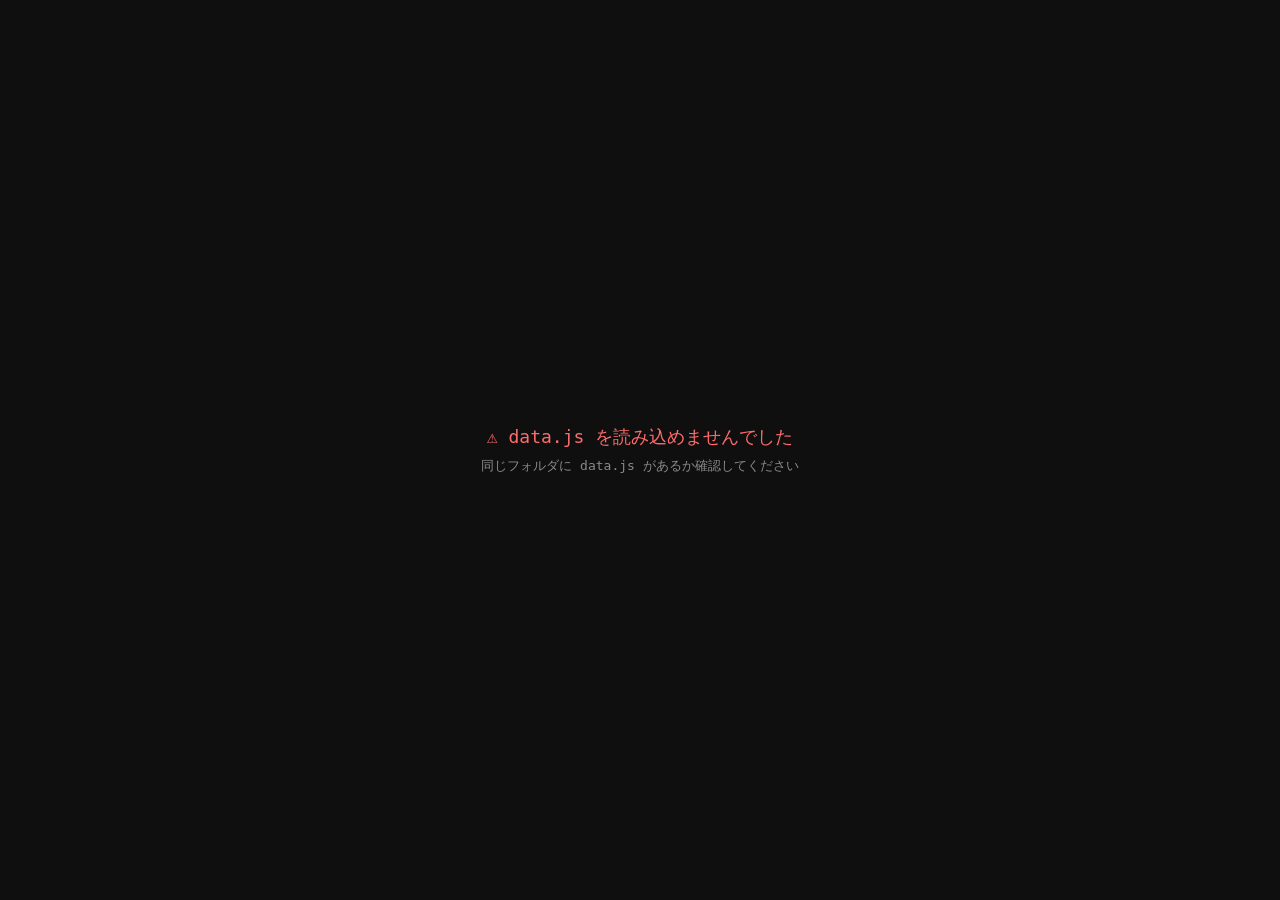
==== portal.html @ 91a4893f "Add files via upload" ====
<!DOCTYPE html>
<html lang="ja">
<head>
<meta charset="UTF-8">
<title>共有ドライブ ビジュアルポータル</title>
<meta name="viewport" content="width=device-width, initial-scale=1">
<link rel="preconnect" href="https://fonts.googleapis.com">
<link rel="preconnect" href="https://fonts.gstatic.com" crossorigin>
<link href="https://fonts.googleapis.com/css2?family=JetBrains+Mono:wght@400;500;600&family=Noto+Sans+JP:wght@400;500;700;900&family=Space+Grotesk:wght@400;500;600;700&display=swap" rel="stylesheet">
<link rel="stylesheet" href="styles.css">
</head>
<body>

<div class="loading-overlay" id="loadingOverlay">
  <div class="loading-spinner"></div>
  <div class="loading-text">DATA を読み込んでいます...</div>
</div>

<div class="container">
  <div class="nav-tabs">
    <a class="tab active" href="portal.html"><span style="font-size:14px">📁</span> 共有ドライブ一覧</a>
    <a class="tab" href="search.html"><span style="font-size:14px">🔍</span> アクセス権限検索</a>
  </div>
  <div class="page-head">
    <h1>共有ドライブ マップ一覧 <span class="year-badge">(2026)</span></h1>
    <p>各共有ドライブ（階層1）のツリーマップを動的に表示します。行クリックで詳細マップへ移動し、ノードクリックで Drive URL が開きます。ホバーで権限ユーザーを確認できます。</p>
  </div>
  <div class="stats-row" id="statsRow">
    <div class="stat"><span class="num" id="statDrives">—</span><span class="lbl">共有ドライブ</span></div>
    <div class="stat"><span class="num" id="statNodes">—</span><span class="lbl">総ノード</span></div>
    <div class="stat"><span class="num" id="statUsers">—</span><span class="lbl">ユニークユーザー</span></div>
  </div>
  <div class="filter-wrap">
    <svg width="18" height="18" viewBox="0 0 24 24" fill="none" stroke="currentColor" stroke-width="2"><circle cx="11" cy="11" r="8"/><path d="m21 21-4.35-4.35"/></svg>
    <input id="filterInput" type="text" list="driveDatalist" placeholder="ドライブ名・フォルダ名で検索..." autocomplete="off">
    <datalist id="driveDatalist"></datalist>
  </div>
  <div class="drives-table">
    <div class="drives-header">
      <span>#</span>
      <span>ノード数</span>
      <span>共有ドライブ名</span>
      <span>ユーザー数</span>
      <span style="text-align:right">アクション</span>
    </div>
    <div class="drives-list" id="drivesList"></div>
  </div>

  <!-- フォルダ検索結果 (フォルダ名にヒットがあった時のみ表示) -->
  <div class="folder-results" id="folderResults" style="display:none">
    <div class="folder-results-head">
      <span>マッチしたフォルダ</span>
      <b id="folderHitCount">0</b>
    </div>
    <div class="folder-hits-list" id="folderHitsList"></div>
  </div>
  <div class="footer" id="footerInfo">Drive Visualizer · 2026</div>
</div>

<script src="data.js"></script>
<script>
(function () {
  function escapeHtml(s) {
    return String(s).replace(/[&<>"']/g, function (c) {
      return ({ '&': '&amp;', '<': '&lt;', '>': '&gt;', '"': '&quot;', "'": '&#39;' })[c];
    });
  }

  function init() {
    if (typeof window.DRIVE_DB === 'undefined') {
      document.getElementById('loadingOverlay').innerHTML =
        '<div style="color:#ff6b6b; font-family:monospace; padding:20px; text-align:center">' +
        '<div style="font-size:18px; margin-bottom:8px">⚠ data.js を読み込めませんでした</div>' +
        '<div style="color:#8a8a8a; font-size:13px">同じフォルダに data.js があるか確認してください</div></div>';
      return;
    }

    var db = window.DRIVE_DB;
    var drives = db.drives;
    var meta = db.meta;

    document.getElementById('statDrives').textContent = meta.drive_count.toLocaleString();
    document.getElementById('statNodes').textContent = meta.folder_count.toLocaleString();
    document.getElementById('statUsers').textContent = meta.user_count.toLocaleString();
    document.getElementById('footerInfo').textContent =
      'Drive Visualizer · 2026 · ' +
      meta.drive_count + ' drives · ' +
      meta.folder_count.toLocaleString() + ' nodes · ' +
      meta.user_count + ' users · 生成 ' + (meta.generated_at || '');

    // ノード数で降順ソート (見た目を index.html と揃える)
    var sortedDrives = drives.slice().sort(function (a, b) {
      return b.folder_count - a.folder_count;
    });

    // datalist にドライブ名候補を入れる
    var dlHtml = sortedDrives.map(function (d) {
      return '<option value="' + escapeHtml(d.name) + '">';
    }).join('');
    document.getElementById('driveDatalist').innerHTML = dlHtml;

    var drivesList = document.getElementById('drivesList');
    var folderResults = document.getElementById('folderResults');
    var folderHitsList = document.getElementById('folderHitsList');
    var folderHitCount = document.getElementById('folderHitCount');

    // フォルダ名のフルパスを構築 (検索表示用)
    function buildFolderPath(drive, folder) {
      var parts = [];
      var cur = folder;
      while (cur) {
        parts.unshift(cur.name);
        if (cur.parent === null || cur.parent === undefined) break;
        cur = drive.folders[cur.parent];
      }
      return parts.join(' / ');
    }

    // クエリの位置をハイライトするHTML生成
    function highlightMatch(text, query) {
      if (!query) return escapeHtml(text);
      var lower = text.toLowerCase();
      var qLower = query.toLowerCase();
      var idx = lower.indexOf(qLower);
      if (idx === -1) return escapeHtml(text);
      return escapeHtml(text.substring(0, idx)) +
        '<span class="match">' + escapeHtml(text.substring(idx, idx + query.length)) + '</span>' +
        escapeHtml(text.substring(idx + query.length));
    }

    var FOLDER_HIT_LIMIT = 100;  // 表示上限

    function renderDrives(filter) {
      filter = filter || '';
      var q = filter.toLowerCase().trim();
      var visibleCount = 0;

      // ドライブ名にマッチする ID 集合 (マッチ時はその行を表示)
      var driveNameMatch = {};
      sortedDrives.forEach(function (d) {
        if (!q || d.name.toLowerCase().indexOf(q) !== -1) driveNameMatch[d.id] = true;
      });

      // フォルダ名検索 (q が2文字以上の時のみ実行 - 軽量化)
      var folderHits = [];
      var driveIdsWithFolderHit = {};
      if (q.length >= 2) {
        for (var i = 0; i < drives.length; i++) {
          var d = drives[i];
          for (var j = 0; j < d.folders.length; j++) {
            var f = d.folders[j];
            if (f.name.toLowerCase().indexOf(q) !== -1) {
              folderHits.push({ drive: d, folder: f });
              driveIdsWithFolderHit[d.id] = true;
              if (folderHits.length >= FOLDER_HIT_LIMIT + 1) break;  // 上限+1まで集めて切る
            }
          }
          if (folderHits.length >= FOLDER_HIT_LIMIT + 1) break;
        }
      }

      // ドライブ行のレンダリング: ドライブ名マッチ OR フォルダ名でヒットがあるドライブ
      var html = sortedDrives.map(function (d, i) {
        var isMatch = !q || driveNameMatch[d.id] || driveIdsWithFolderHit[d.id];
        if (isMatch) visibleCount++;
        var hiddenCls = isMatch ? '' : ' hidden';
        return '<a class="row' + hiddenCls + '" href="drive.html?id=' + d.id + '">' +
          '<span class="idx">' + String(i + 1).padStart(3, '0') + '</span>' +
          '<span class="count">' + d.folder_count.toLocaleString() + '</span>' +
          '<span class="name">' + escapeHtml(d.name) + '</span>' +
          '<span class="users">' + d.user_count + ' users</span>' +
          '<span class="meta">OPEN →</span>' +
          '</a>';
      }).join('');
      drivesList.innerHTML = html + (visibleCount === 0 ? '<div class="empty">該当するドライブが見つかりません</div>' : '');

      // フォルダ検索結果の表示
      if (q.length >= 2 && folderHits.length > 0) {
        var truncated = folderHits.length > FOLDER_HIT_LIMIT;
        var displayHits = folderHits.slice(0, FOLDER_HIT_LIMIT);
        folderHitCount.textContent = truncated ? (FOLDER_HIT_LIMIT + '+ hits') : (folderHits.length + ' hits');

        var hitsHtml = displayHits.map(function (h) {
          var path = buildFolderPath(h.drive, h.folder);
          var parts = path.split(' / ');
          var head = parts.slice(0, -1);
          var leaf = parts[parts.length - 1];
          var pathHtml = '<span class="drive">' + escapeHtml(h.drive.name) + '</span>';
          // headの先頭が drive.name と同じならスキップ (重複表示回避)
          var startIdx = (head[0] === h.drive.name) ? 1 : 0;
          for (var k = startIdx; k < head.length; k++) {
            pathHtml += '<span class="sep">/</span>' + escapeHtml(head[k]);
          }
          pathHtml += '<span class="sep">/</span><span class="leaf">' + highlightMatch(leaf, filter.trim()) + '</span>';

          var url = 'drive.html?id=' + h.drive.id + '&highlight=' + h.folder.id;
          return '<a class="folder-hit-row" href="' + url + '">' +
            '<span class="lvl">L' + h.folder.level + '</span>' +
            '<span class="path">' + pathHtml + '</span>' +
            '<span class="action">JUMP →</span>' +
            '</a>';
        }).join('');

        if (truncated) {
          hitsHtml += '<div class="folder-hits-more">表示は ' + FOLDER_HIT_LIMIT + ' 件まで。さらに絞り込んでください。</div>';
        }
        folderHitsList.innerHTML = hitsHtml;
        folderResults.style.display = 'block';
      } else {
        folderResults.style.display = 'none';
        folderHitsList.innerHTML = '';
      }
    }

    var filterTimer = null;
    document.getElementById('filterInput').addEventListener('input', function (e) {
      clearTimeout(filterTimer);
      var val = e.target.value;
      // 短いクエリは即時、長いクエリはdebounce (フォルダ検索が重いため)
      filterTimer = setTimeout(function () { renderDrives(val); }, val.trim().length >= 2 ? 180 : 0);
    });
    renderDrives();

    document.getElementById('loadingOverlay').classList.add('hidden');
  }

  // data.js のロード完了を待つ (script タグの順序で同期的に来るはずだが念のため)
  if (document.readyState === 'loading') {
    document.addEventListener('DOMContentLoaded', init);
  } else {
    init();
  }
})();
</script>

</body>
</html>
---- styles.css ----
/* =============================================================
   styles.css — 共有ドライブビジュアライザ 共通スタイル
   portal.html / drive.html / search.html で共有
   ============================================================= */

* { box-sizing: border-box; }

:root {
  /* 共通カラーパレット */
  --bg: #0f0f0f; --bg-1: #1a1a1a; --bg-2: #222; --bg-3: #2a2a2a;
  --bg-elev: #222; --bg-elev2: #2a2a2a;
  --border: #2e2e2e; --border-strong: #404040;
  --text: #eaeaea; --text-dim: #8a8a8a; --text-faint: #5a5a5a;
  --accent: #8fd9c7; --accent-2: #6ba3d6; --highlight: #ffb547; --highlight-border: #ff8c00;
}

html, body {
  margin: 0; padding: 0;
  background: var(--bg); color: var(--text);
  font-family: 'Noto Sans JP', 'Hiragino Sans', sans-serif;
  min-height: 100vh;
  -webkit-font-smoothing: antialiased;
}

body {
  background:
    radial-gradient(circle at 15% 15%, rgba(143,217,199,0.04) 0%, transparent 40%),
    radial-gradient(circle at 85% 85%, rgba(107,163,214,0.04) 0%, transparent 40%),
    var(--bg);
}

/* ----- 共通レイアウト ----- */
.container { max-width: 1400px; margin: 0 auto; padding: 48px 36px 80px; }

.nav-tabs { display: flex; gap: 10px; margin-bottom: 32px; }
.tab {
  display: inline-flex; align-items: center; gap: 8px;
  padding: 10px 18px; border: 1px solid var(--border);
  background: var(--bg-1); color: var(--text-dim);
  border-radius: 6px; font-family: 'Space Grotesk', sans-serif;
  font-size: 13px; font-weight: 500; letter-spacing: 0.02em;
  cursor: pointer; transition: all 0.2s ease; text-decoration: none;
}
.tab.active { background: var(--bg-2); color: var(--accent); border-color: rgba(143,217,199,0.4); }
.tab.active.search-tab { color: var(--accent-2); border-color: rgba(107,163,214,0.4); }
.tab:hover:not(.active) { color: var(--text); border-color: var(--border-strong); }

.page-head { margin-bottom: 36px; }
.page-head h1 { font-size: 42px; font-weight: 900; letter-spacing: -0.01em; margin: 0 0 14px; line-height: 1.1; }
.page-head h1 .accent { color: var(--accent-2); }
.page-head .year-badge { display: inline-block; color: var(--text-dim); font-size: 28px; font-weight: 500; font-family: 'Space Grotesk', sans-serif; letter-spacing: -0.02em; }
.page-head p { color: var(--text-dim); font-size: 14px; line-height: 1.7; max-width: 820px; margin: 8px 0 0; }

.footer { margin-top: 60px; padding-top: 24px; border-top: 1px solid var(--border); color: var(--text-faint); font-family: 'JetBrains Mono', monospace; font-size: 11px; letter-spacing: 0.05em; }

/* ----- ローディング ----- */
.loading-overlay {
  position: fixed; inset: 0; background: var(--bg);
  display: flex; flex-direction: column; align-items: center; justify-content: center;
  z-index: 9999; transition: opacity 0.3s;
}
.loading-overlay.hidden { opacity: 0; pointer-events: none; }
.loading-spinner {
  width: 48px; height: 48px; border: 3px solid var(--border);
  border-top-color: var(--accent); border-radius: 50%;
  animation: spin 0.8s linear infinite;
}
@keyframes spin { to { transform: rotate(360deg); } }
.loading-text { margin-top: 18px; color: var(--text-dim); font-family: 'Space Grotesk', sans-serif; font-size: 13px; letter-spacing: 0.05em; }

/* ====== portal.html ====== */
.stats-row { display: flex; gap: 48px; align-items: baseline; padding: 20px 0; margin-bottom: 20px; border-top: 1px solid var(--border); border-bottom: 1px solid var(--border); flex-wrap: wrap; }
.stat { display: flex; align-items: baseline; gap: 10px; }
.stat .num { font-family: 'Space Grotesk', sans-serif; font-size: 32px; font-weight: 600; color: var(--accent); letter-spacing: -0.02em; }
.stat .lbl { font-size: 12px; color: var(--text-dim); font-family: 'JetBrains Mono', monospace; text-transform: uppercase; letter-spacing: 0.08em; }
.stat:nth-child(2) .num { color: var(--accent-2); }
.stat:nth-child(3) .num { color: var(--highlight); }

.filter-wrap { margin: 26px 0 18px; position: relative; }
#filterInput { width: 100%; background: var(--bg-1); border: 1px solid var(--border); border-radius: 6px; color: var(--text); font-family: 'Noto Sans JP', sans-serif; font-size: 14px; padding: 14px 20px 14px 48px; outline: none; transition: all 0.2s; }
#filterInput:focus { border-color: var(--accent); box-shadow: 0 0 0 3px rgba(143,217,199,0.08); }
.filter-wrap > svg { position: absolute; left: 18px; top: 50%; transform: translateY(-50%); color: var(--text-faint); pointer-events: none; }

.drives-table { border: 1px solid var(--border); border-radius: 8px; overflow: hidden; background: var(--bg-1); }
.drives-header { display: grid; grid-template-columns: 60px 100px 1fr 120px 100px; padding: 14px 24px; background: var(--bg-2); border-bottom: 1px solid var(--border); font-family: 'JetBrains Mono', monospace; font-size: 11px; text-transform: uppercase; letter-spacing: 0.1em; color: var(--text-dim); gap: 10px; }
.drives-list .row { display: grid; grid-template-columns: 60px 100px 1fr 120px 100px; padding: 18px 24px; border-bottom: 1px solid var(--border); align-items: center; cursor: pointer; transition: background 0.15s; text-decoration: none; color: inherit; gap: 10px; }
.drives-list .row:hover { background: var(--bg-2); }
.drives-list .row:last-child { border-bottom: none; }
.drives-list .row.hidden { display: none; }
.drives-list .row .idx { font-family: 'JetBrains Mono', monospace; font-size: 11px; color: var(--text-faint); }
.drives-list .row .count { font-family: 'Space Grotesk', sans-serif; font-size: 18px; font-weight: 600; color: var(--accent); }
.drives-list .row .name { font-size: 15px; color: var(--text); font-weight: 500; word-break: break-all; }
.drives-list .row .users { font-family: 'JetBrains Mono', monospace; font-size: 11px; color: var(--accent-2); }
.drives-list .row .meta { font-family: 'JetBrains Mono', monospace; font-size: 11px; color: var(--text-faint); letter-spacing: 0.05em; text-align: right; }
.empty { padding: 60px 20px; text-align: center; color: var(--text-dim); font-size: 14px; }

/* フォルダ検索結果セクション (portal.html) */
.folder-results { margin-top: 28px; }
.folder-results-head {
  font-family: 'Space Grotesk', sans-serif; font-size: 12px;
  text-transform: uppercase; letter-spacing: 0.1em; color: var(--text-dim);
  margin-bottom: 12px; display: flex; justify-content: space-between; align-items: baseline;
}
.folder-results-head b { color: var(--highlight); font-family: 'JetBrains Mono', monospace; font-size: 13px; font-weight: 600; }
.folder-hits-list { border: 1px solid var(--border); border-radius: 8px; overflow: hidden; background: var(--bg-1); }
.folder-hit-row {
  display: grid; grid-template-columns: 40px 1fr 100px;
  padding: 10px 18px; border-bottom: 1px solid var(--border);
  align-items: center; cursor: pointer; transition: background 0.15s;
  text-decoration: none; color: inherit; gap: 10px;
}
.folder-hit-row:hover { background: var(--bg-2); }
.folder-hit-row:last-child { border-bottom: none; }
.folder-hit-row .lvl {
  font-family: 'JetBrains Mono', monospace; font-size: 10px;
  color: var(--text-faint); background: rgba(255,255,255,0.04);
  padding: 2px 6px; border-radius: 2px; text-align: center;
}
.folder-hit-row .path {
  font-family: 'JetBrains Mono', monospace; font-size: 12px;
  color: var(--text-dim); word-break: break-all; line-height: 1.5;
}
.folder-hit-row .path .drive { color: var(--accent); font-weight: 500; }
.folder-hit-row .path .sep { color: var(--text-faint); margin: 0 4px; }
.folder-hit-row .path .leaf { color: var(--highlight); font-weight: 500; }
.folder-hit-row .path .match { background: rgba(255,181,71,0.2); color: var(--text); padding: 0 2px; border-radius: 2px; }
.folder-hit-row .action { font-family: 'JetBrains Mono', monospace; font-size: 10px; color: var(--text-faint); letter-spacing: 0.05em; text-align: right; }
.folder-hits-more { padding: 12px; text-align: center; color: var(--text-faint); font-size: 11px; font-family: 'JetBrains Mono', monospace; background: var(--bg-2); border-top: 1px solid var(--border); }

@media (max-width: 720px) {
  .drives-header, .drives-list .row { grid-template-columns: 40px 70px 1fr 60px; }
  .drives-list .row .users, .drives-header > span:nth-child(4) { display: none; }
}

/* ====== drive.html ====== */
.topbar { position: sticky; top: 0; z-index: 100; background: rgba(22,22,22,0.95); backdrop-filter: blur(10px); border-bottom: 1px solid var(--border); padding: 14px 28px; }
.topbar-inner { display: flex; gap: 20px; align-items: center; flex-wrap: wrap; }
.crumb { display: flex; align-items: baseline; gap: 14px; font-family: 'Space Grotesk', sans-serif; flex-wrap: wrap; }
.crumb a { color: var(--text-dim); text-decoration: none; font-size: 12px; letter-spacing: 0.05em; text-transform: uppercase; transition: color 0.2s; }
.crumb a:hover { color: var(--accent); }
.crumb .title { font-size: 17px; font-weight: 700; color: var(--text); letter-spacing: 0.01em; }
.stats { display: flex; gap: 18px; margin-left: auto; font-family: 'JetBrains Mono', monospace; font-size: 11px; color: var(--text-dim); }
.stats b { color: var(--accent); font-weight: 600; }

.search-bar { display: flex; gap: 12px; padding: 12px 28px; background: var(--bg-elev); border-bottom: 1px solid var(--border); align-items: stretch; flex-wrap: wrap; }
.search-input-wrap { flex: 1; min-width: 280px; position: relative; }
#searchInput { width: 100%; background: var(--bg); border: 1px solid var(--border); border-radius: 4px; color: var(--text); font-family: 'JetBrains Mono', monospace; font-size: 13px; padding: 10px 14px 10px 36px; outline: none; transition: border-color 0.2s, box-shadow 0.2s; }
#searchInput:focus { border-color: var(--accent); box-shadow: 0 0 0 3px rgba(143,217,199,0.1); }
.search-icon { position: absolute; left: 12px; top: 50%; transform: translateY(-50%); color: var(--text-dim); pointer-events: none; }
.clear-btn { background: transparent; border: 1px solid var(--border); color: var(--text-dim); padding: 0 16px; border-radius: 4px; cursor: pointer; font-size: 12px; font-family: 'Space Grotesk', sans-serif; letter-spacing: 0.05em; transition: all 0.2s; }
.clear-btn:hover { border-color: var(--accent); color: var(--accent); }

.main-grid { display: grid; grid-template-columns: 1fr 300px; min-height: calc(100vh - 110px); }
.main-grid.no-panel { grid-template-columns: 1fr; }
.svg-container { overflow: auto; padding: 20px; background: radial-gradient(circle at 20% 30%, rgba(107,163,214,0.03) 0%, transparent 50%), radial-gradient(circle at 80% 70%, rgba(143,217,199,0.03) 0%, transparent 50%), var(--bg); }
#tree-svg { display: block; }

.node { cursor: pointer; transition: opacity 0.25s; }
.node:hover .node-rect { filter: brightness(1.1); }
.node.dimmed { opacity: 0.15; }
.node.highlight .node-rect { fill: var(--highlight) !important; stroke: var(--highlight-border) !important; stroke-width: 1.5 !important; }
.node.highlight .node-text { fill: #1a1a1a !important; font-weight: 700 !important; }
.node.jump-target .node-rect { stroke: var(--accent) !important; stroke-width: 2.5 !important; }
.node.collapsed .node-rect { stroke: var(--accent) !important; stroke-width: 1.2 !important; }
.conn.dimmed { opacity: 0.08 !important; }
.conn.hidden-conn { display: none; }
.node.hidden-node { display: none; }

.side-panel { background: var(--bg-elev); border-left: 1px solid var(--border); padding: 16px 18px; overflow-y: auto; max-height: calc(100vh - 110px); position: sticky; top: 110px; display: none; }
.side-panel.visible { display: block; }
.panel-title { font-family: 'Space Grotesk', sans-serif; font-size: 11px; letter-spacing: 0.12em; text-transform: uppercase; color: var(--text-dim); margin-bottom: 10px; display: flex; justify-content: space-between; align-items: baseline; }
.panel-title b { color: var(--accent); font-family: 'JetBrains Mono', monospace; font-weight: 600; font-size: 12px; }
#resultList { list-style: none; padding: 0; margin: 0; }
#resultList li { padding: 8px 10px; border-radius: 3px; cursor: pointer; font-size: 12px; line-height: 1.4; margin-bottom: 3px; background: var(--bg-elev2); border-left: 2px solid transparent; transition: all 0.15s; word-break: break-all; }
#resultList li:hover { background: #333; border-left-color: var(--highlight); }
#resultList li .lvl-badge { display: inline-block; font-size: 9px; font-family: 'JetBrains Mono', monospace; color: var(--text-dim); background: rgba(255,255,255,0.05); padding: 1px 5px; border-radius: 2px; margin-right: 6px; letter-spacing: 0.05em; }
#resultList .no-hit { padding: 12px; text-align: center; color: var(--text-dim); font-size: 11px; font-style: italic; }
#tooltip { position: fixed; background: #0d0d0d; border: 1px solid var(--accent); border-radius: 4px; padding: 10px 14px; max-width: 320px; font-size: 11px; color: var(--text); z-index: 1000; pointer-events: none; box-shadow: 0 8px 32px rgba(0,0,0,0.6); display: none; font-family: 'JetBrains Mono', monospace; line-height: 1.5; }
#tooltip .tt-header { color: var(--accent); font-weight: 600; margin-bottom: 6px; font-family: 'Noto Sans JP', sans-serif; font-size: 12px; border-bottom: 1px solid var(--border); padding-bottom: 4px; }
#tooltip .tt-user { padding: 2px 0; }
#tooltip .tt-role { color: var(--text-dim); font-size: 10px; }
#tooltip .tt-empty { color: var(--text-dim); font-style: italic; }

@media (max-width: 900px) {
  .main-grid { grid-template-columns: 1fr; }
  .side-panel { position: static; max-height: 400px; border-left: none; border-top: 1px solid var(--border); }
}

/* ====== search.html ====== */
.search-hero { padding: 24px 28px; background: linear-gradient(135deg, rgba(107,163,214,0.08) 0%, rgba(143,217,199,0.03) 100%); border: 1px solid var(--border); border-radius: 10px; margin-bottom: 24px; }
.search-row { display: flex; gap: 12px; align-items: stretch; flex-wrap: wrap; }
.search-hero .search-input-wrap { flex: 1; min-width: 320px; position: relative; }
.search-hero #searchInput { width: 100%; background: var(--bg-1); border: 1px solid var(--border); border-radius: 6px; color: var(--text); font-family: 'JetBrains Mono', monospace; font-size: 14px; padding: 14px 20px 14px 48px; outline: none; transition: all 0.2s; }
.search-hero #searchInput:focus { border-color: var(--accent-2); box-shadow: 0 0 0 3px rgba(107,163,214,0.12); }
.search-hero .search-input-wrap svg { position: absolute; left: 18px; top: 50%; transform: translateY(-50%); color: var(--text-faint); pointer-events: none; }
.hint { margin-top: 10px; font-size: 11px; color: var(--text-faint); font-family: 'JetBrains Mono', monospace; letter-spacing: 0.03em; }

.quick-users { margin-top: 18px; }
.quick-users-label { font-family: 'Space Grotesk', sans-serif; font-size: 11px; text-transform: uppercase; letter-spacing: 0.1em; color: var(--text-dim); margin-bottom: 10px; }
.user-chip-list { display: flex; flex-wrap: wrap; gap: 6px; }
.user-chip { padding: 5px 10px; background: var(--bg-1); border: 1px solid var(--border); border-radius: 3px; font-family: 'JetBrains Mono', monospace; font-size: 10px; color: var(--text-dim); cursor: pointer; transition: all 0.15s; }
.user-chip:hover { border-color: var(--accent-2); color: var(--accent-2); }

.results-header { display: flex; justify-content: space-between; align-items: baseline; padding: 16px 0; border-top: 1px solid var(--border); border-bottom: 1px solid var(--border); margin-bottom: 20px; flex-wrap: wrap; gap: 10px; }
.results-header .title { font-family: 'Space Grotesk', sans-serif; font-size: 14px; font-weight: 600; color: var(--text); text-transform: uppercase; letter-spacing: 0.05em; }
.results-header .meta { font-family: 'JetBrains Mono', monospace; font-size: 11px; color: var(--text-dim); }
.results-header .meta b { color: var(--accent-2); }

.user-card { background: var(--bg-1); border: 1px solid var(--border); border-radius: 8px; overflow: hidden; margin-bottom: 14px; }
.user-card-head { padding: 16px 20px; background: var(--bg-2); border-bottom: 1px solid var(--border); display: flex; justify-content: space-between; align-items: center; flex-wrap: wrap; gap: 12px; }
.user-card-head .email { font-family: 'JetBrains Mono', monospace; font-size: 14px; font-weight: 600; color: var(--accent); letter-spacing: -0.01em; word-break: break-all; }
.user-card-head .summary { font-family: 'JetBrains Mono', monospace; font-size: 11px; color: var(--text-dim); }
.user-card-head .summary b { color: var(--accent-2); }

.drive-list { padding: 8px 20px 20px; }
.drive-item { border-bottom: 1px dashed var(--border); padding: 14px 0; }
.drive-item:last-child { border-bottom: none; }
.drive-item-head { display: flex; justify-content: space-between; align-items: center; flex-wrap: wrap; gap: 10px; margin-bottom: 8px; }
.drive-name { font-size: 14px; font-weight: 600; color: var(--text); display: flex; align-items: center; gap: 8px; flex-wrap: wrap; }
.drive-name .icon { color: var(--accent); }
.drive-open-btn { display: inline-flex; align-items: center; gap: 6px; padding: 5px 12px; background: rgba(107,163,214,0.1); border: 1px solid rgba(107,163,214,0.3); border-radius: 4px; color: var(--accent-2); font-size: 11px; font-family: 'JetBrains Mono', monospace; letter-spacing: 0.05em; text-decoration: none; transition: all 0.15s; white-space: nowrap; }
.drive-open-btn:hover { background: rgba(107,163,214,0.2); border-color: var(--accent-2); }

.folder-list { list-style: none; margin: 0; padding: 0 0 0 16px; display: flex; flex-direction: column; gap: 3px; }
.folder-list li { font-size: 12px; color: var(--text-dim); padding: 4px 10px; border-left: 1px solid var(--border); display: flex; justify-content: space-between; align-items: center; gap: 10px; transition: all 0.15s; }
.folder-list li:hover { border-left-color: var(--highlight); color: var(--text); }
.folder-list .folder-path { font-family: 'JetBrains Mono', monospace; font-size: 11px; word-break: break-all; flex: 1; }
.folder-list .folder-path .sep { color: var(--text-faint); margin: 0 4px; }
.folder-list .folder-path .leaf { color: var(--accent); font-weight: 500; }
.folder-list .role-badge { font-size: 9px; padding: 2px 6px; background: rgba(255,255,255,0.05); border-radius: 2px; color: var(--text-faint); font-family: 'JetBrains Mono', monospace; letter-spacing: 0.05em; flex-shrink: 0; }
.folder-list .role-編集者 { color: var(--accent); background: rgba(143,217,199,0.08); }
.folder-list .role-閲覧者 { color: var(--accent-2); background: rgba(107,163,214,0.08); }
.folder-list .role-コンテンツ管理者 { color: var(--highlight); background: rgba(255,181,71,0.08); }
.folder-list .open-link { color: var(--text-faint); font-size: 10px; text-decoration: none; flex-shrink: 0; }
.folder-list .open-link:hover { color: var(--accent-2); }

.show-more { padding: 10px 14px; background: transparent; border: 1px dashed var(--border); border-radius: 4px; color: var(--text-dim); font-size: 11px; font-family: 'JetBrains Mono', monospace; cursor: pointer; margin-top: 8px; width: 100%; letter-spacing: 0.05em; transition: all 0.15s; }
.show-more:hover { border-color: var(--accent-2); color: var(--accent-2); }

.empty-state { padding: 60px 20px; text-align: center; background: var(--bg-1); border: 1px dashed var(--border); border-radius: 8px; }
.empty-state .icon { font-size: 48px; opacity: 0.3; margin-bottom: 16px; }
.empty-state h3 { color: var(--text); font-size: 18px; font-weight: 600; margin: 0 0 8px; }
.empty-state p { color: var(--text-dim); font-size: 13px; margin: 0; line-height: 1.6; }

.user-list-view { margin-bottom: 20px; }
.user-row { display: grid; grid-template-columns: 1fr 100px 100px 110px; padding: 12px 18px; background: var(--bg-1); border: 1px solid var(--border); border-radius: 6px; margin-bottom: 6px; align-items: center; gap: 10px; transition: all 0.15s; cursor: pointer; }
.user-row:hover { background: var(--bg-2); border-color: rgba(107,163,214,0.3); }
.user-row .u-email { font-family: 'JetBrains Mono', monospace; font-size: 13px; color: var(--accent); word-break: break-all; }
.user-row .u-num { font-family: 'JetBrains Mono', monospace; font-size: 12px; color: var(--text-dim); text-align: right; }
.user-row .u-num b { color: var(--accent-2); font-weight: 600; }
.user-row .u-action { font-family: 'JetBrains Mono', monospace; font-size: 10px; color: var(--text-faint); letter-spacing: 0.05em; text-align: right; }

@media (max-width: 720px) {
  .user-row { grid-template-columns: 1fr 70px; }
  .user-row .u-action, .user-row .u-num:nth-child(3) { display: none; }
}
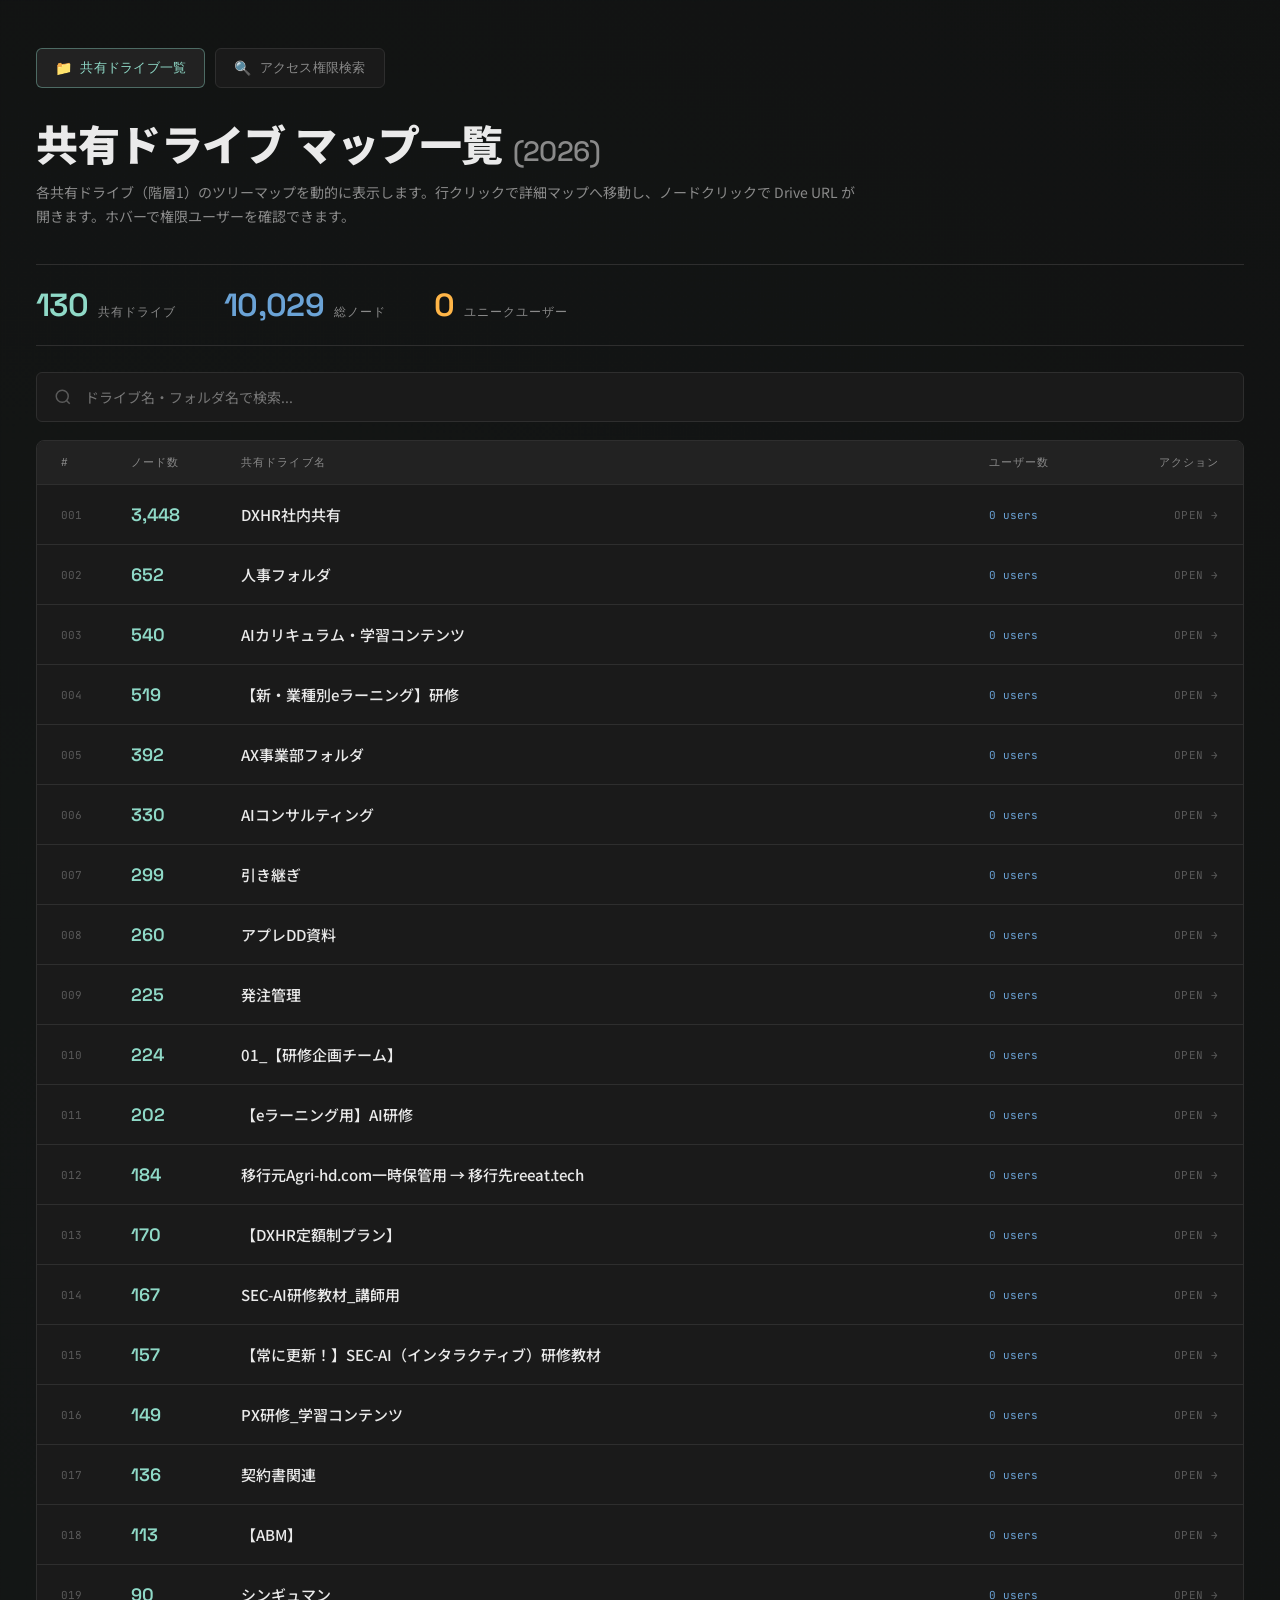
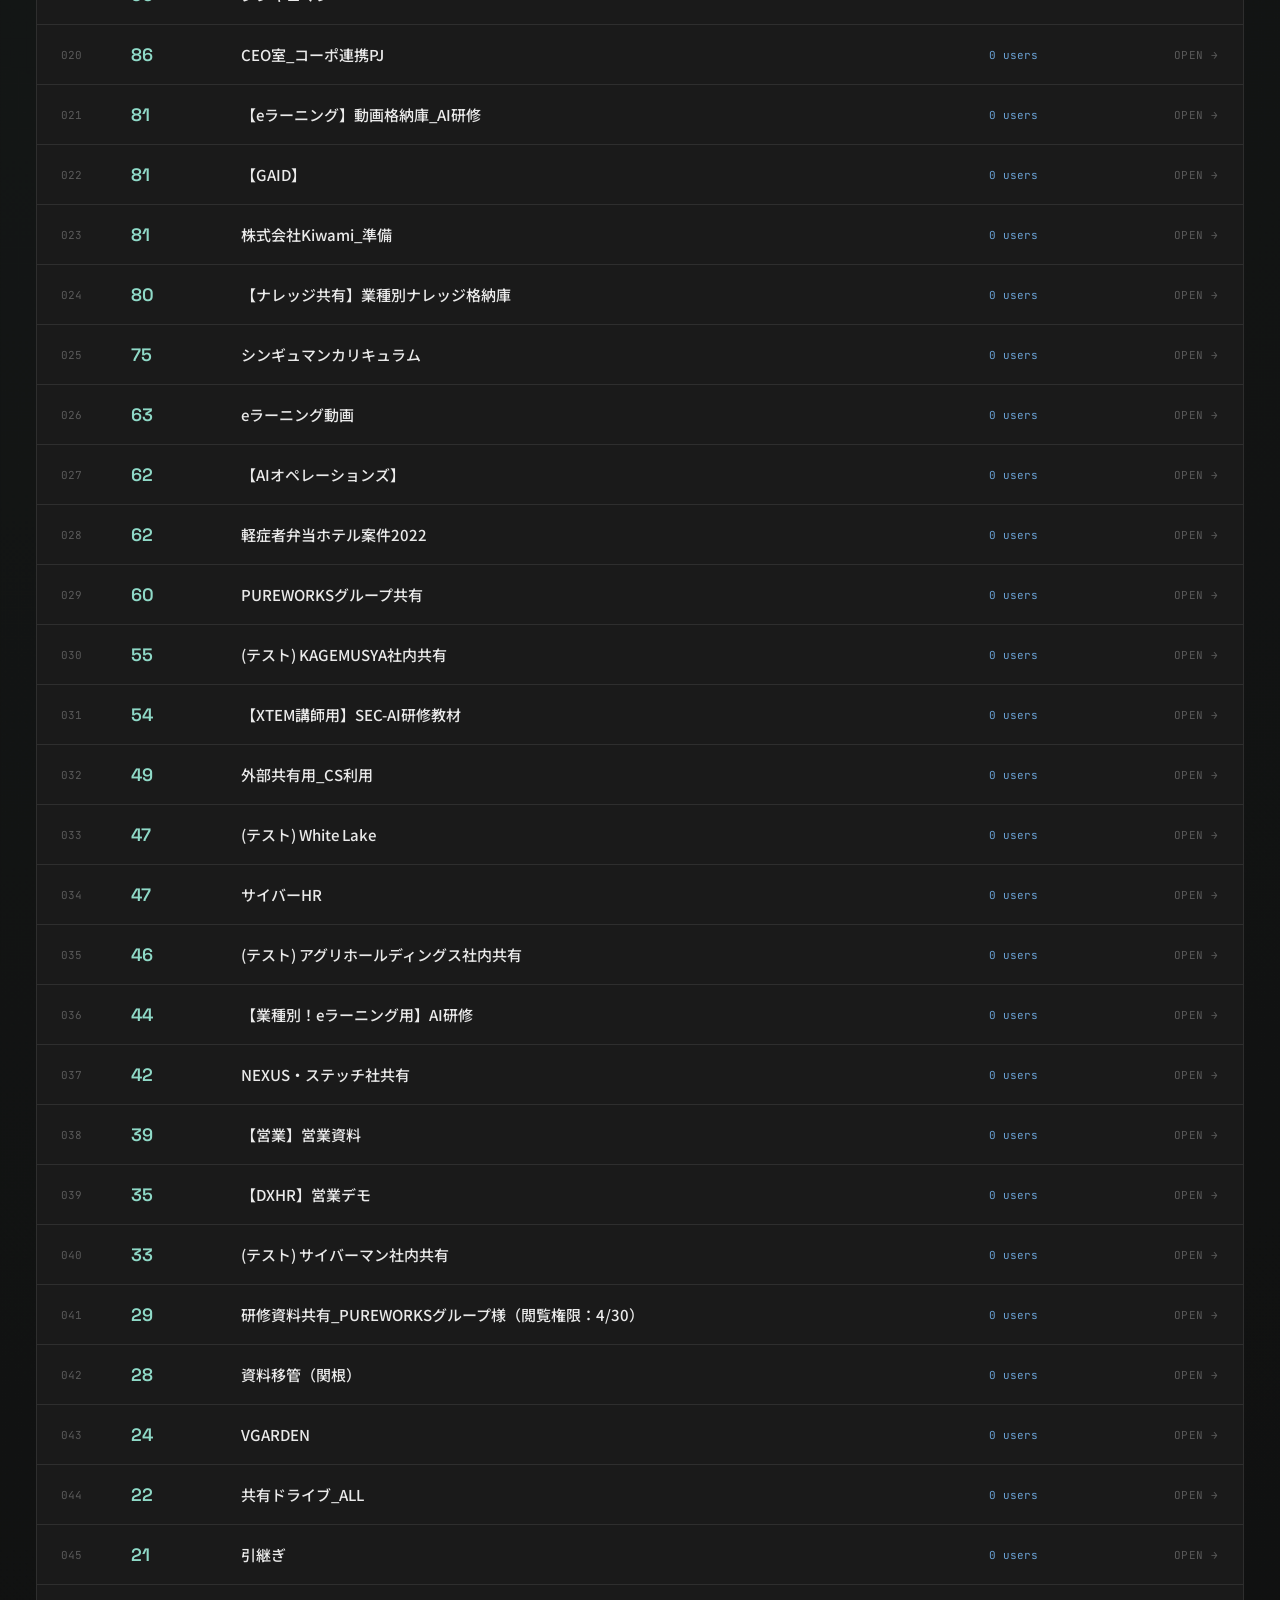
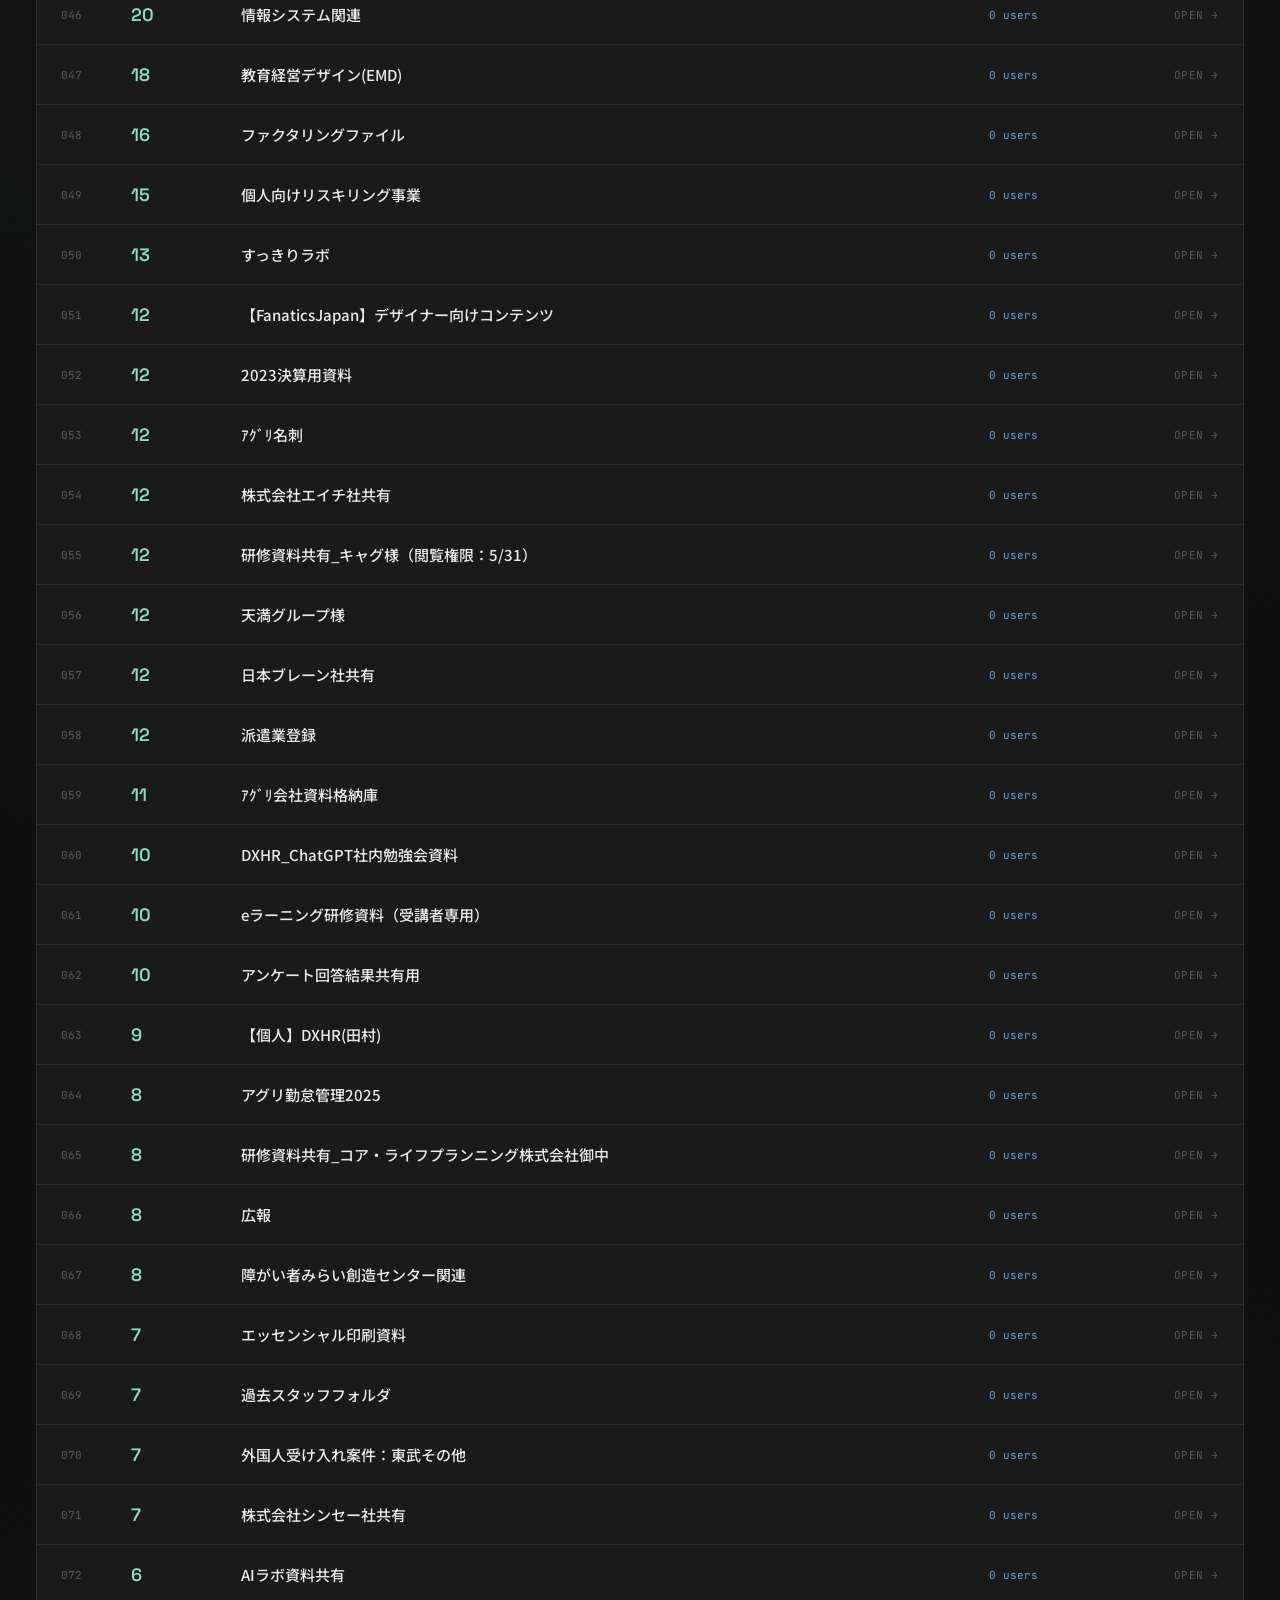
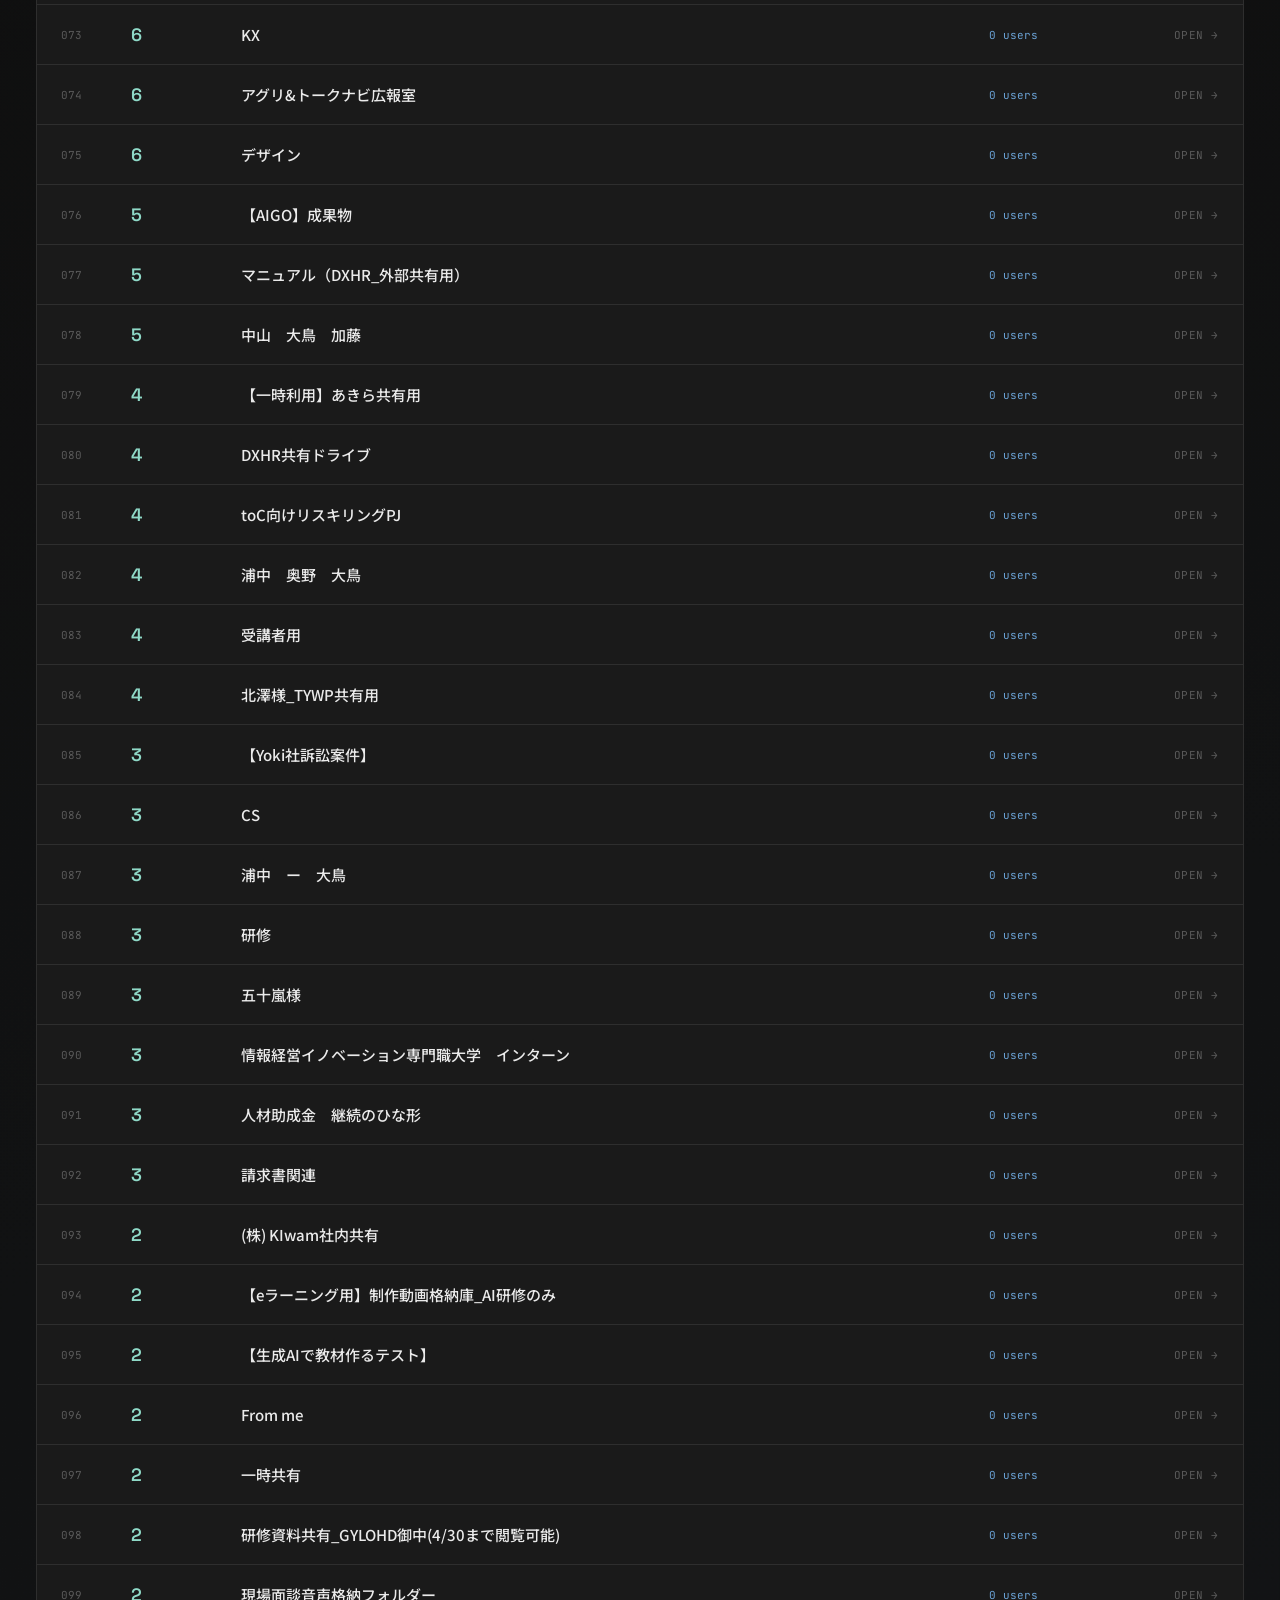
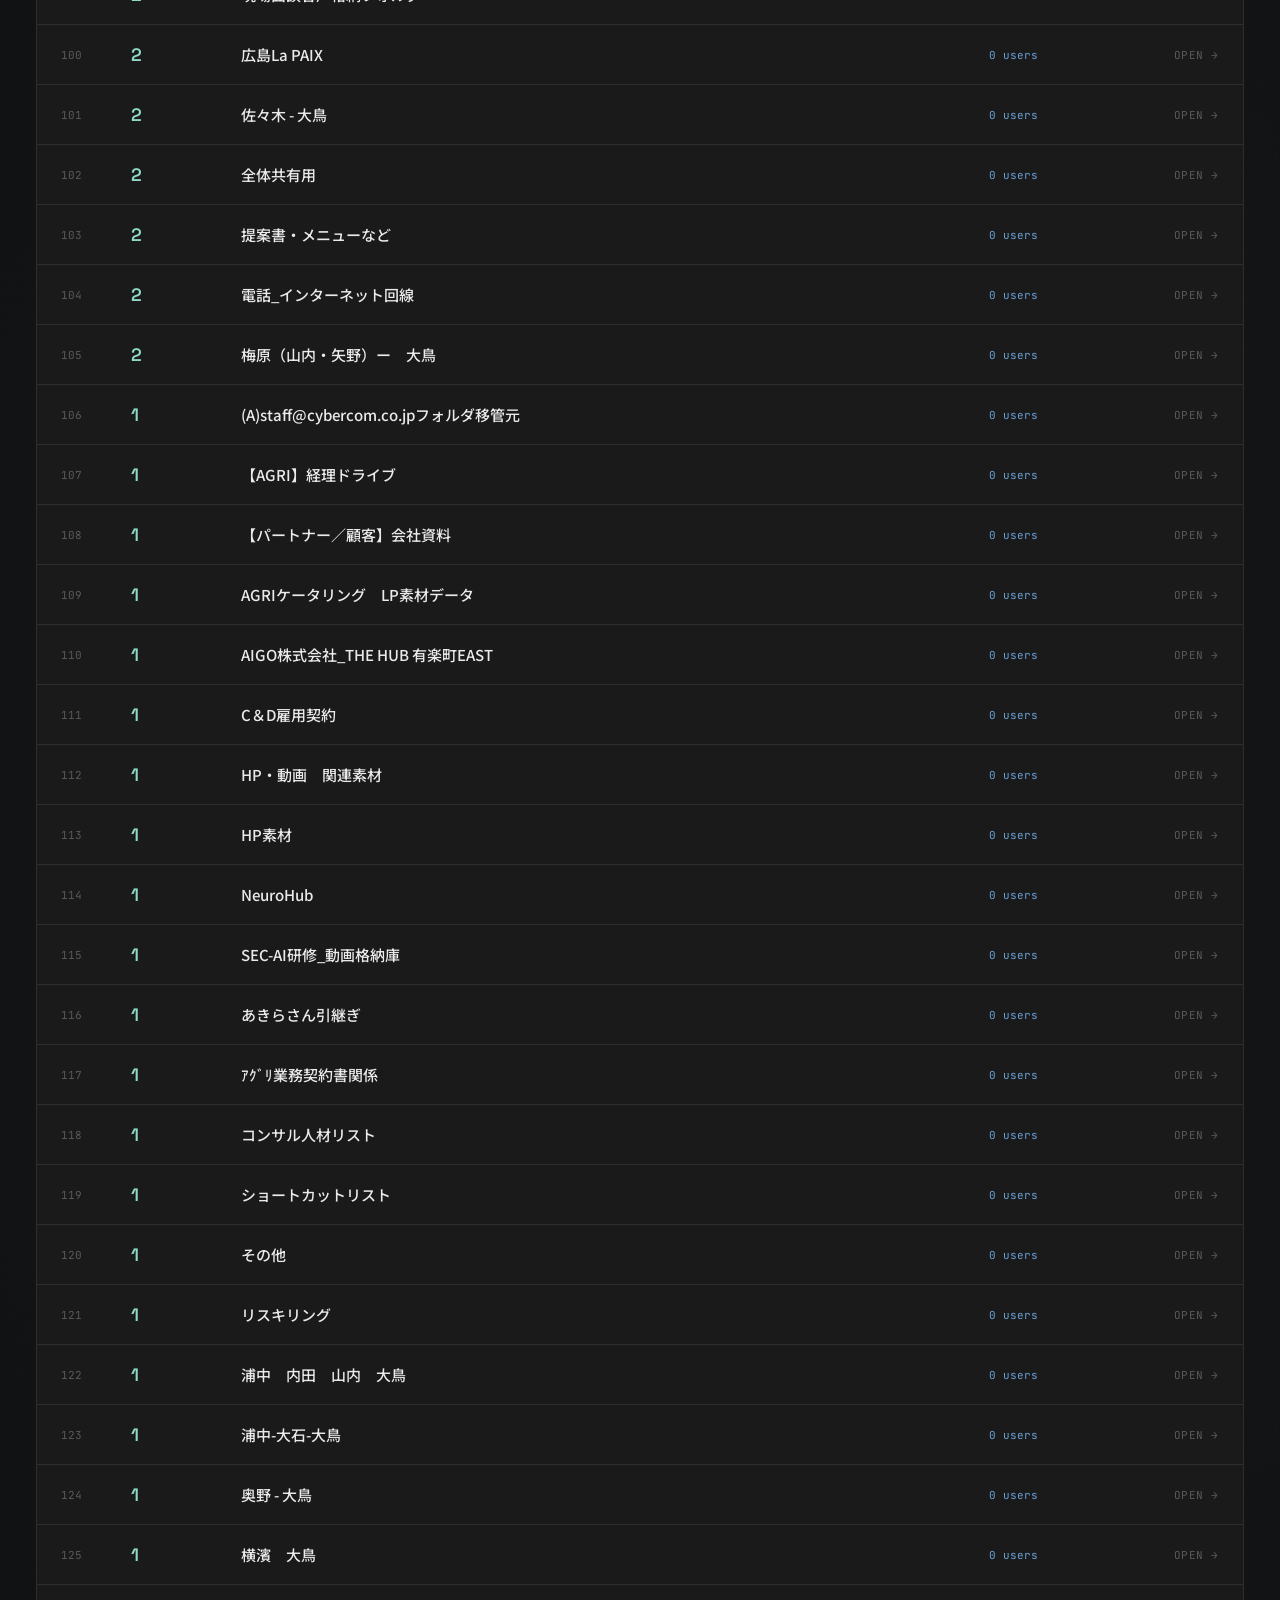
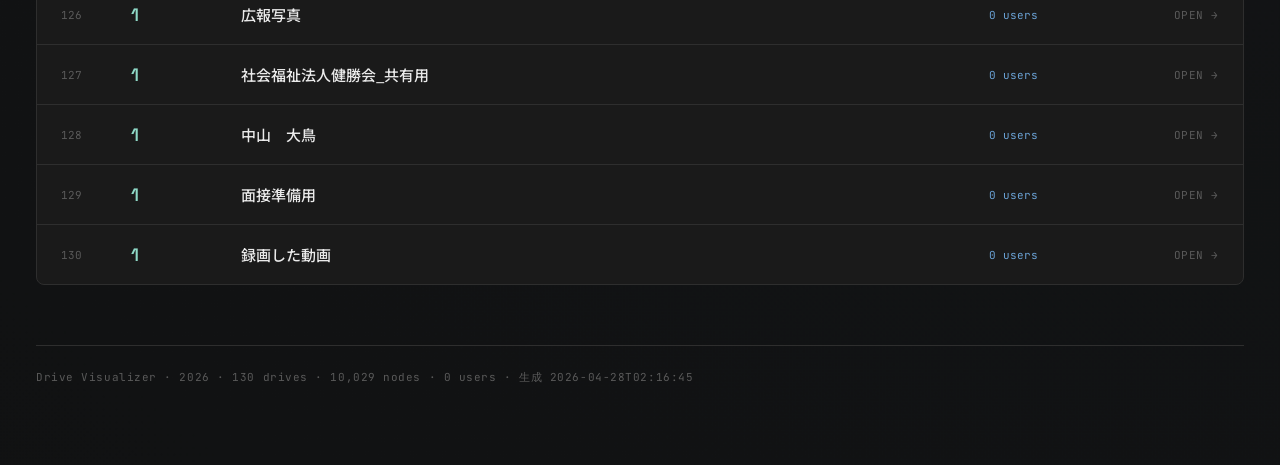
==== commit 721b9b94: "Add files via upload" ====
--- a/portal.html
+++ b/portal.html
@@ -79,6 +79,48 @@
     var drives = db.drives;
     var meta = db.meta;
 
+    // === ロック関連 ===
+    var lockedSet = {};
+    (meta.locked_drives || []).forEach(function (n) { lockedSet[n] = true; });
+    var unlockPassword = meta.unlock_password || '';
+    var lockEnabled = !!unlockPassword && Object.keys(lockedSet).length > 0;
+
+    function isUnlocked() {
+      try { return sessionStorage.getItem('drive_visualizer_unlocked') === '1'; }
+      catch (_) { return false; }
+    }
+    function setUnlocked() {
+      try { sessionStorage.setItem('drive_visualizer_unlocked', '1'); } catch (_) {}
+    }
+    function isDriveLocked(drive) {
+      if (!lockEnabled) return false;
+      if (!lockedSet[drive.name]) return false;
+      return !isUnlocked();
+    }
+    // URL クエリ ?unlock=xxx で自動解錠
+    try {
+      var p = new URLSearchParams(window.location.search);
+      if (p.get('unlock') && p.get('unlock') === unlockPassword) {
+        setUnlocked();
+      }
+    } catch (_) {}
+
+    // パスワードダイアログ
+    function promptPassword(targetDriveName, callback) {
+      var input = window.prompt(
+        '🔒 「' + targetDriveName + '」は鍵付きドライブです。\nパスワードを入力してください:',
+        ''
+      );
+      if (input === null) return; // キャンセル
+      if (input === unlockPassword) {
+        setUnlocked();
+        if (callback) callback();
+      } else {
+        alert('パスワードが違います。');
+      }
+    }
+    // ===
+
     document.getElementById('statDrives').textContent = meta.drive_count.toLocaleString();
     document.getElementById('statNodes').textContent = meta.folder_count.toLocaleString();
     document.getElementById('statUsers').textContent = meta.user_count.toLocaleString();
@@ -142,17 +184,19 @@
       });
 
       // フォルダ名検索 (q が2文字以上の時のみ実行 - 軽量化)
+      // ロック中ドライブは検索対象外
       var folderHits = [];
       var driveIdsWithFolderHit = {};
       if (q.length >= 2) {
         for (var i = 0; i < drives.length; i++) {
           var d = drives[i];
+          if (isDriveLocked(d)) continue;  // ロック中はスキップ
           for (var j = 0; j < d.folders.length; j++) {
             var f = d.folders[j];
             if (f.name.toLowerCase().indexOf(q) !== -1) {
               folderHits.push({ drive: d, folder: f });
               driveIdsWithFolderHit[d.id] = true;
-              if (folderHits.length >= FOLDER_HIT_LIMIT + 1) break;  // 上限+1まで集めて切る
+              if (folderHits.length >= FOLDER_HIT_LIMIT + 1) break;
             }
           }
           if (folderHits.length >= FOLDER_HIT_LIMIT + 1) break;
@@ -164,6 +208,17 @@
         var isMatch = !q || driveNameMatch[d.id] || driveIdsWithFolderHit[d.id];
         if (isMatch) visibleCount++;
         var hiddenCls = isMatch ? '' : ' hidden';
+        var locked = isDriveLocked(d);
+        if (locked) {
+          // ロック中: <a> ではなく <div> + クリックでパスワード
+          return '<div class="row locked-row' + hiddenCls + '" data-drive-id="' + d.id + '" data-drive-name="' + escapeHtml(d.name) + '">' +
+            '<span class="idx">' + String(i + 1).padStart(3, '0') + '</span>' +
+            '<span class="count">' + d.folder_count.toLocaleString() + '</span>' +
+            '<span class="name">🔒 ' + escapeHtml(d.name) + ' <span style="color:var(--text-faint); font-size:11px; font-family:monospace">[鍵付き]</span></span>' +
+            '<span class="users">' + d.user_count + ' users</span>' +
+            '<span class="meta">UNLOCK 🔑</span>' +
+            '</div>';
+        }
         return '<a class="row' + hiddenCls + '" href="drive.html?id=' + d.id + '">' +
           '<span class="idx">' + String(i + 1).padStart(3, '0') + '</span>' +
           '<span class="count">' + d.folder_count.toLocaleString() + '</span>' +
@@ -173,6 +228,18 @@
           '</a>';
       }).join('');
       drivesList.innerHTML = html + (visibleCount === 0 ? '<div class="empty">該当するドライブが見つかりません</div>' : '');
+
+      // ロック行クリックでパスワードダイアログ
+      drivesList.querySelectorAll('.locked-row').forEach(function (row) {
+        row.addEventListener('click', function () {
+          var name = row.dataset.driveName;
+          var id = row.dataset.driveId;
+          promptPassword(name, function () {
+            // 解錠成功 → drive.html に遷移
+            window.location.href = 'drive.html?id=' + id;
+          });
+        });
+      });
 
       // フォルダ検索結果の表示
       if (q.length >= 2 && folderHits.length > 0) {
--- a/styles.css
+++ b/styles.css
@@ -87,6 +87,27 @@
 .drives-list .row:hover { background: var(--bg-2); }
 .drives-list .row:last-child { border-bottom: none; }
 .drives-list .row.hidden { display: none; }
+
+/* ロック対象ドライブ行 */
+.drives-list .row.locked-row {
+  cursor: pointer;
+  opacity: 0.75;
+  background: linear-gradient(90deg, rgba(255,181,71,0.04) 0%, transparent 60%);
+}
+.drives-list .row.locked-row:hover {
+  background: linear-gradient(90deg, rgba(255,181,71,0.12) 0%, var(--bg-2) 60%);
+  opacity: 1;
+}
+.drives-list .row.locked-row .name {
+  color: var(--text-dim);
+}
+.drives-list .row.locked-row .meta {
+  color: var(--highlight) !important;
+  font-weight: 600;
+}
+.drives-list .row.locked-row .users {
+  color: var(--text-faint) !important;
+}
 .drives-list .row .idx { font-family: 'JetBrains Mono', monospace; font-size: 11px; color: var(--text-faint); }
 .drives-list .row .count { font-family: 'Space Grotesk', sans-serif; font-size: 18px; font-weight: 600; color: var(--accent); }
 .drives-list .row .name { font-size: 15px; color: var(--text); font-weight: 500; word-break: break-all; }
